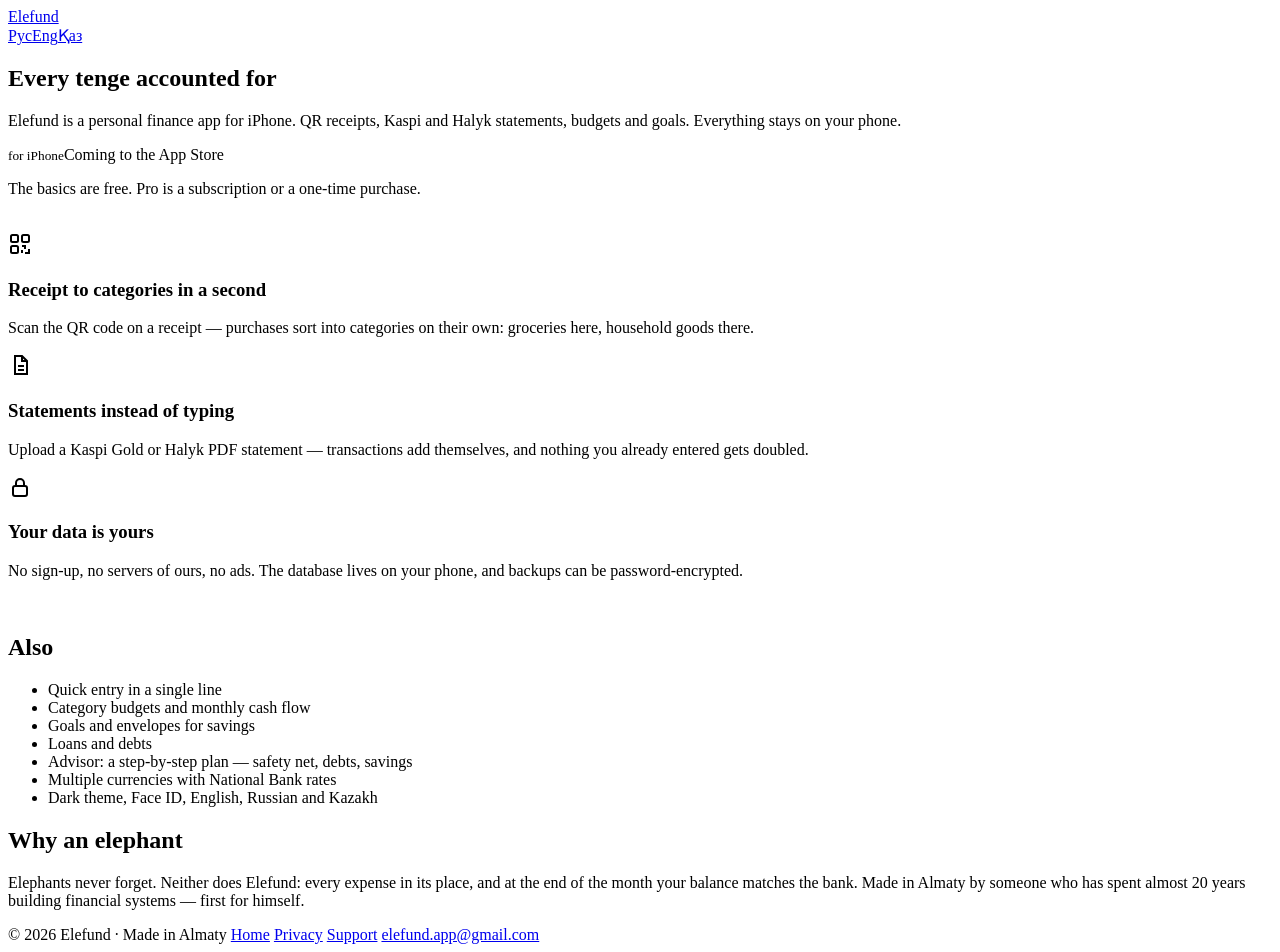
==== en/index.html @ 55c07a0a "Сайт Elefund: главная, конфиденциальность, поддержка (ru/en/kk) Co-Authored-By: Claude Opus 5.5 <nor" ====
<!DOCTYPE html>
<html lang="en">
<head>
<meta charset="utf-8">
<meta name="viewport" content="width=device-width, initial-scale=1">
<title>Elefund — money tracking that adds up</title>
<meta name="description" content="Personal finance for iPhone: QR receipts, Kaspi and Halyk statements, budgets and goals. Your data stays on your phone.">
<meta property="og:title" content="Elefund — money tracking that adds up">
<meta property="og:description" content="Personal finance for iPhone: QR receipts, Kaspi and Halyk statements, budgets and goals. Your data stays on your phone.">
<meta property="og:image" content="https://warlockjohn.github.io/elefund/assets/icon.png">
<meta name="theme-color" content="#F3EDE4" media="(prefers-color-scheme: light)">
<meta name="theme-color" content="#1C1915" media="(prefers-color-scheme: dark)">
<link rel="alternate" hreflang="ru" href="https://warlockjohn.github.io/elefund/"><link rel="alternate" hreflang="en" href="https://warlockjohn.github.io/elefund/en/"><link rel="alternate" hreflang="kk" href="https://warlockjohn.github.io/elefund/kk/">
<link rel="icon" href="/elefund/assets/favicon.png">
<link rel="apple-touch-icon" href="/elefund/assets/apple-touch-icon.png">
<link rel="stylesheet" href="/elefund/style.css">
</head>
<body>
<div class="wrap">
<header class="top">
  <a class="brand" href="/elefund/en/"><img src="/elefund/assets/icon.png" alt="">Elefund</a>
  <nav class="langs"><a href="/elefund/" class="" hreflang="ru">Рус</a><a href="/elefund/en/" class="on" hreflang="en">Eng</a><a href="/elefund/kk/" class="" hreflang="kk">Қаз</a></nav>
</header>
<section class="hero">
  <div>
    <h1>Every tenge accounted for</h1>
    <p class="lead">Elefund is a personal finance app for iPhone. QR receipts, Kaspi and Halyk statements, budgets and goals. Everything stays on your phone.</p>
    <span class="badge"><span><small>for iPhone</small>Coming to the App Store</span></span>
    <p class="note">The basics are free. Pro is a subscription or a one-time purchase.</p>
  </div>
  <img src="/elefund/assets/elephant-hero.png" alt="" width="380">
</section>
<section class="features"><div class="card"><div class="ico" style="color:var(--accent)"><svg width="24" height="24" viewBox="0 0 24 24" fill="none" stroke="currentColor" stroke-width="2"><rect x="3" y="3" width="7" height="7" rx="1.5"/><rect x="14" y="3" width="7" height="7" rx="1.5"/><rect x="3" y="14" width="7" height="7" rx="1.5"/><path d="M14 14h3v3M21 14v.01M17 21h4v-4M14 21v-3"/></svg></div><h3>Receipt to categories in a second</h3><p>Scan the QR code on a receipt — purchases sort into categories on their own: groceries here, household goods there.</p></div><div class="card"><div class="ico" style="color:var(--accent)"><svg width="24" height="24" viewBox="0 0 24 24" fill="none" stroke="currentColor" stroke-width="2"><path d="M7 3h7l5 5v13H7z"/><path d="M14 3v5h5M10 13h6M10 17h6"/></svg></div><h3>Statements instead of typing</h3><p>Upload a Kaspi Gold or Halyk PDF statement — transactions add themselves, and nothing you already entered gets doubled.</p></div><div class="card"><div class="ico" style="color:var(--accent)"><svg width="24" height="24" viewBox="0 0 24 24" fill="none" stroke="currentColor" stroke-width="2"><rect x="5" y="11" width="14" height="10" rx="2"/><path d="M8 11V8a4 4 0 0 1 8 0v3"/></svg></div><h3>Your data is yours</h3><p>No sign-up, no servers of ours, no ads. The database lives on your phone, and backups can be password-encrypted.</p></div></section>
<section class="also">
  <img src="/elefund/assets/think.png" alt="" width="220">
  <div><h2>Also</h2><ul><li>Quick entry in a single line</li><li>Category budgets and monthly cash flow</li><li>Goals and envelopes for savings</li><li>Loans and debts</li><li>Advisor: a step-by-step plan — safety net, debts, savings</li><li>Multiple currencies with National Bank rates</li><li>Dark theme, Face ID, English, Russian and Kazakh</li></ul></div>
</section>
<section class="why"><h2>Why an elephant</h2><p>Elephants never forget. Neither does Elefund: every expense in its place, and at the end of the month your balance matches the bank. Made in Almaty by someone who has spent almost 20 years building financial systems — first for himself.</p></section>
<footer>
  <span>© 2026 Elefund · Made in Almaty</span>
  <a href="/elefund/en/">Home</a>
  <a href="/elefund/en/privacy.html">Privacy</a>
  <a href="/elefund/en/support.html">Support</a>
  <a href="mailto:elefund.app@gmail.com">elefund.app@gmail.com</a>
</footer>
</div>
</body>
</html>
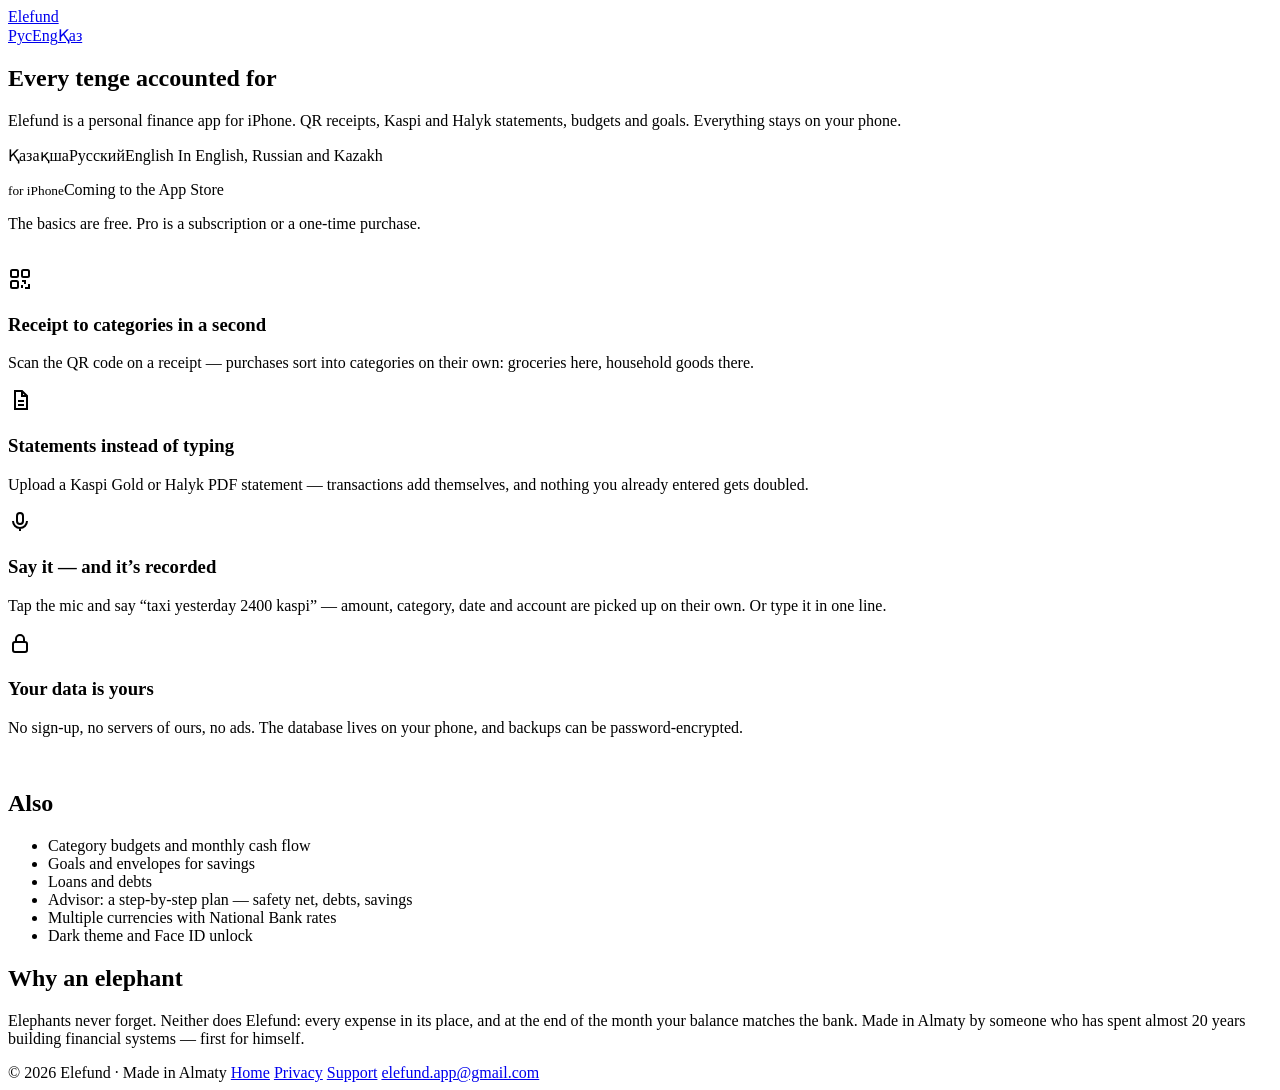
==== commit e792d48f: "Сайт: голосовой ввод и три языка на главной Co-Authored-By: Claude Opus 5.5 <noreply@anthropic.com> " ====
--- a/en/index.html
+++ b/en/index.html
@@ -25,15 +25,16 @@
   <div>
     <h1>Every tenge accounted for</h1>
     <p class="lead">Elefund is a personal finance app for iPhone. QR receipts, Kaspi and Halyk statements, budgets and goals. Everything stays on your phone.</p>
+    <p class="langline"><span>Қазақша</span><span>Русский</span><span>English</span> In English, Russian and Kazakh</p>
     <span class="badge"><span><small>for iPhone</small>Coming to the App Store</span></span>
     <p class="note">The basics are free. Pro is a subscription or a one-time purchase.</p>
   </div>
   <img src="/elefund/assets/elephant-hero.png" alt="" width="380">
 </section>
-<section class="features"><div class="card"><div class="ico" style="color:var(--accent)"><svg width="24" height="24" viewBox="0 0 24 24" fill="none" stroke="currentColor" stroke-width="2"><rect x="3" y="3" width="7" height="7" rx="1.5"/><rect x="14" y="3" width="7" height="7" rx="1.5"/><rect x="3" y="14" width="7" height="7" rx="1.5"/><path d="M14 14h3v3M21 14v.01M17 21h4v-4M14 21v-3"/></svg></div><h3>Receipt to categories in a second</h3><p>Scan the QR code on a receipt — purchases sort into categories on their own: groceries here, household goods there.</p></div><div class="card"><div class="ico" style="color:var(--accent)"><svg width="24" height="24" viewBox="0 0 24 24" fill="none" stroke="currentColor" stroke-width="2"><path d="M7 3h7l5 5v13H7z"/><path d="M14 3v5h5M10 13h6M10 17h6"/></svg></div><h3>Statements instead of typing</h3><p>Upload a Kaspi Gold or Halyk PDF statement — transactions add themselves, and nothing you already entered gets doubled.</p></div><div class="card"><div class="ico" style="color:var(--accent)"><svg width="24" height="24" viewBox="0 0 24 24" fill="none" stroke="currentColor" stroke-width="2"><rect x="5" y="11" width="14" height="10" rx="2"/><path d="M8 11V8a4 4 0 0 1 8 0v3"/></svg></div><h3>Your data is yours</h3><p>No sign-up, no servers of ours, no ads. The database lives on your phone, and backups can be password-encrypted.</p></div></section>
+<section class="features"><div class="card"><div class="ico" style="color:var(--accent)"><svg width="24" height="24" viewBox="0 0 24 24" fill="none" stroke="currentColor" stroke-width="2"><rect x="3" y="3" width="7" height="7" rx="1.5"/><rect x="14" y="3" width="7" height="7" rx="1.5"/><rect x="3" y="14" width="7" height="7" rx="1.5"/><path d="M14 14h3v3M21 14v.01M17 21h4v-4M14 21v-3"/></svg></div><h3>Receipt to categories in a second</h3><p>Scan the QR code on a receipt — purchases sort into categories on their own: groceries here, household goods there.</p></div><div class="card"><div class="ico" style="color:var(--accent)"><svg width="24" height="24" viewBox="0 0 24 24" fill="none" stroke="currentColor" stroke-width="2"><path d="M7 3h7l5 5v13H7z"/><path d="M14 3v5h5M10 13h6M10 17h6"/></svg></div><h3>Statements instead of typing</h3><p>Upload a Kaspi Gold or Halyk PDF statement — transactions add themselves, and nothing you already entered gets doubled.</p></div><div class="card"><div class="ico" style="color:var(--accent)"><svg width="24" height="24" viewBox="0 0 24 24" fill="none" stroke="currentColor" stroke-width="2"><rect x="9" y="3" width="6" height="11" rx="3"/><path d="M5 11a7 7 0 0 0 14 0M12 18v3"/></svg></div><h3>Say it — and it’s recorded</h3><p>Tap the mic and say “taxi yesterday 2400 kaspi” — amount, category, date and account are picked up on their own. Or type it in one line.</p></div><div class="card"><div class="ico" style="color:var(--accent)"><svg width="24" height="24" viewBox="0 0 24 24" fill="none" stroke="currentColor" stroke-width="2"><rect x="5" y="11" width="14" height="10" rx="2"/><path d="M8 11V8a4 4 0 0 1 8 0v3"/></svg></div><h3>Your data is yours</h3><p>No sign-up, no servers of ours, no ads. The database lives on your phone, and backups can be password-encrypted.</p></div></section>
 <section class="also">
   <img src="/elefund/assets/think.png" alt="" width="220">
-  <div><h2>Also</h2><ul><li>Quick entry in a single line</li><li>Category budgets and monthly cash flow</li><li>Goals and envelopes for savings</li><li>Loans and debts</li><li>Advisor: a step-by-step plan — safety net, debts, savings</li><li>Multiple currencies with National Bank rates</li><li>Dark theme, Face ID, English, Russian and Kazakh</li></ul></div>
+  <div><h2>Also</h2><ul><li>Category budgets and monthly cash flow</li><li>Goals and envelopes for savings</li><li>Loans and debts</li><li>Advisor: a step-by-step plan — safety net, debts, savings</li><li>Multiple currencies with National Bank rates</li><li>Dark theme and Face ID unlock</li></ul></div>
 </section>
 <section class="why"><h2>Why an elephant</h2><p>Elephants never forget. Neither does Elefund: every expense in its place, and at the end of the month your balance matches the bank. Made in Almaty by someone who has spent almost 20 years building financial systems — first for himself.</p></section>
 <footer>
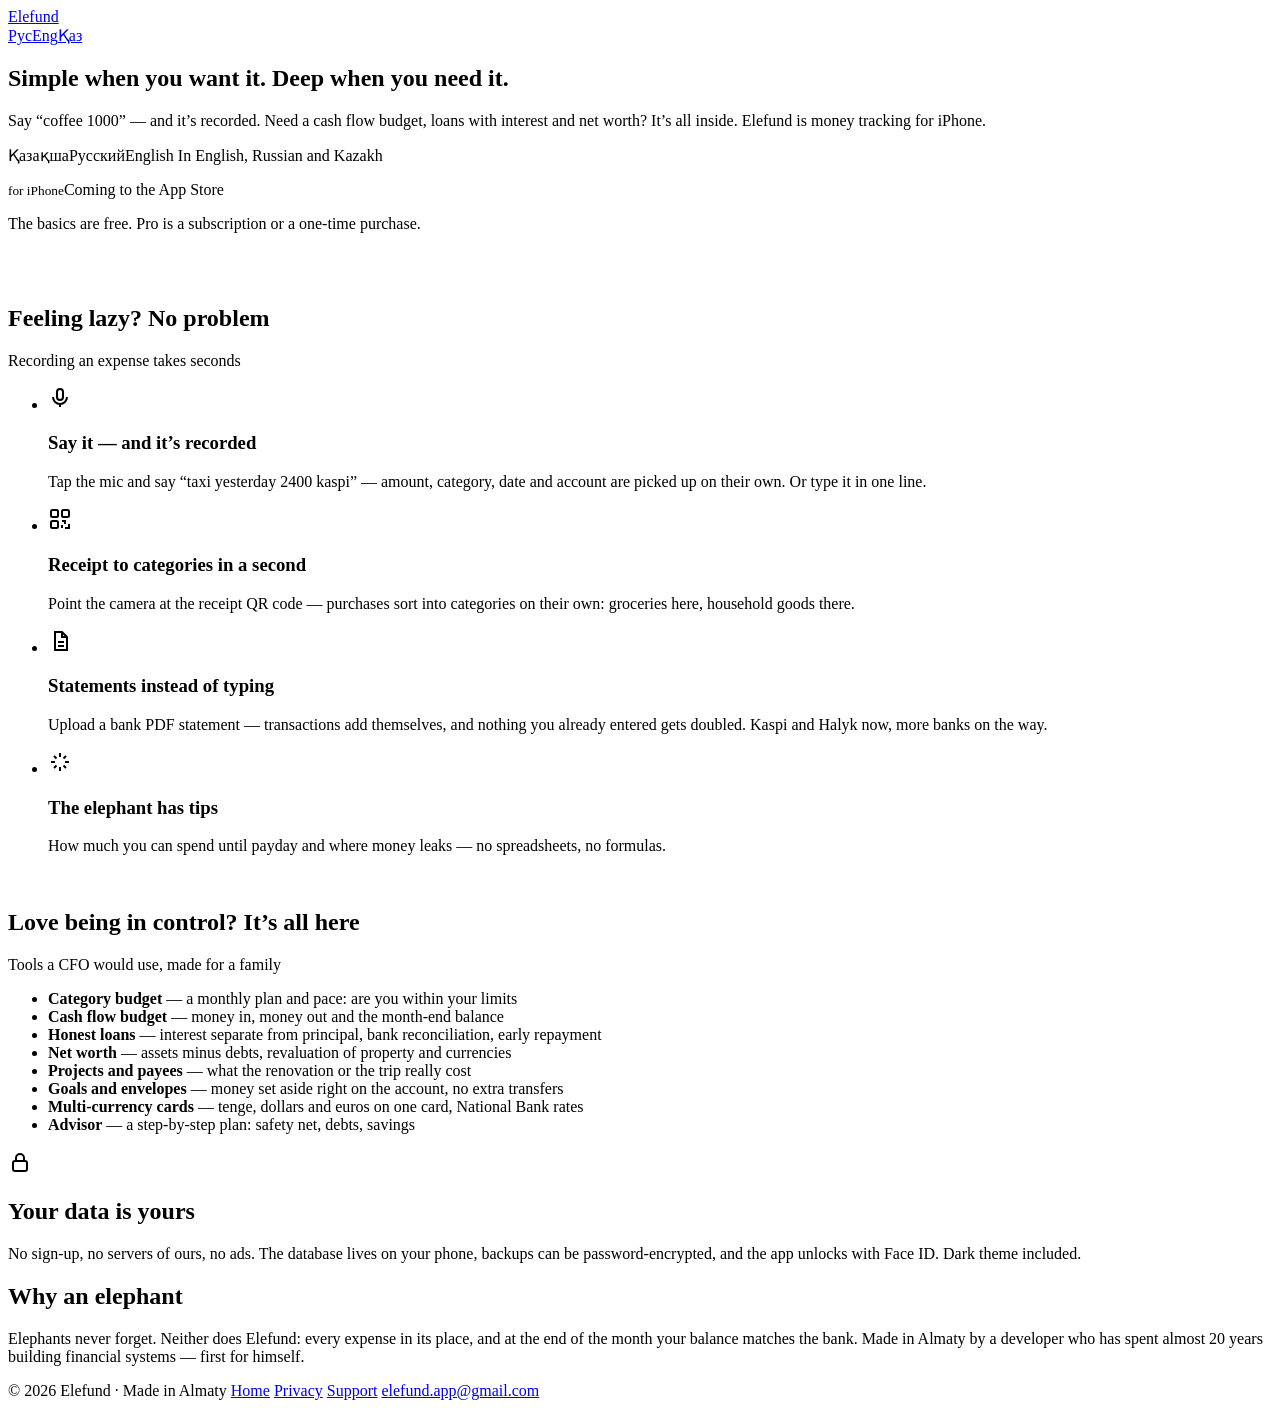
==== commit d3900803: "Главная: «просто или глубоко» — две колонки, банки не только Kaspi и Halyk, «разработчик» Co-Authore" ====
--- a/en/index.html
+++ b/en/index.html
@@ -4,9 +4,9 @@
 <meta charset="utf-8">
 <meta name="viewport" content="width=device-width, initial-scale=1">
 <title>Elefund — money tracking that adds up</title>
-<meta name="description" content="Personal finance for iPhone: QR receipts, Kaspi and Halyk statements, budgets and goals. Your data stays on your phone.">
+<meta name="description" content="Personal finance for iPhone: voice entry, QR receipts, bank statements, budgets and goals. Your data stays on your phone.">
 <meta property="og:title" content="Elefund — money tracking that adds up">
-<meta property="og:description" content="Personal finance for iPhone: QR receipts, Kaspi and Halyk statements, budgets and goals. Your data stays on your phone.">
+<meta property="og:description" content="Personal finance for iPhone: voice entry, QR receipts, bank statements, budgets and goals. Your data stays on your phone.">
 <meta property="og:image" content="https://warlockjohn.github.io/elefund/assets/icon.png">
 <meta name="theme-color" content="#F3EDE4" media="(prefers-color-scheme: light)">
 <meta name="theme-color" content="#1C1915" media="(prefers-color-scheme: dark)">
@@ -23,20 +23,28 @@
 </header>
 <section class="hero">
   <div>
-    <h1>Every tenge accounted for</h1>
-    <p class="lead">Elefund is a personal finance app for iPhone. QR receipts, Kaspi and Halyk statements, budgets and goals. Everything stays on your phone.</p>
+    <h1>Simple when you want it. Deep when you need it.</h1>
+    <p class="lead">Say “coffee 1000” — and it’s recorded. Need a cash flow budget, loans with interest and net worth? It’s all inside. Elefund is money tracking for iPhone.</p>
     <p class="langline"><span>Қазақша</span><span>Русский</span><span>English</span> In English, Russian and Kazakh</p>
     <span class="badge"><span><small>for iPhone</small>Coming to the App Store</span></span>
     <p class="note">The basics are free. Pro is a subscription or a one-time purchase.</p>
   </div>
   <img src="/elefund/assets/elephant-hero.png" alt="" width="380">
 </section>
-<section class="features"><div class="card"><div class="ico" style="color:var(--accent)"><svg width="24" height="24" viewBox="0 0 24 24" fill="none" stroke="currentColor" stroke-width="2"><rect x="3" y="3" width="7" height="7" rx="1.5"/><rect x="14" y="3" width="7" height="7" rx="1.5"/><rect x="3" y="14" width="7" height="7" rx="1.5"/><path d="M14 14h3v3M21 14v.01M17 21h4v-4M14 21v-3"/></svg></div><h3>Receipt to categories in a second</h3><p>Scan the QR code on a receipt — purchases sort into categories on their own: groceries here, household goods there.</p></div><div class="card"><div class="ico" style="color:var(--accent)"><svg width="24" height="24" viewBox="0 0 24 24" fill="none" stroke="currentColor" stroke-width="2"><path d="M7 3h7l5 5v13H7z"/><path d="M14 3v5h5M10 13h6M10 17h6"/></svg></div><h3>Statements instead of typing</h3><p>Upload a Kaspi Gold or Halyk PDF statement — transactions add themselves, and nothing you already entered gets doubled.</p></div><div class="card"><div class="ico" style="color:var(--accent)"><svg width="24" height="24" viewBox="0 0 24 24" fill="none" stroke="currentColor" stroke-width="2"><rect x="9" y="3" width="6" height="11" rx="3"/><path d="M5 11a7 7 0 0 0 14 0M12 18v3"/></svg></div><h3>Say it — and it’s recorded</h3><p>Tap the mic and say “taxi yesterday 2400 kaspi” — amount, category, date and account are picked up on their own. Or type it in one line.</p></div><div class="card"><div class="ico" style="color:var(--accent)"><svg width="24" height="24" viewBox="0 0 24 24" fill="none" stroke="currentColor" stroke-width="2"><rect x="5" y="11" width="14" height="10" rx="2"/><path d="M8 11V8a4 4 0 0 1 8 0v3"/></svg></div><h3>Your data is yours</h3><p>No sign-up, no servers of ours, no ads. The database lives on your phone, and backups can be password-encrypted.</p></div></section>
-<section class="also">
-  <img src="/elefund/assets/think.png" alt="" width="220">
-  <div><h2>Also</h2><ul><li>Category budgets and monthly cash flow</li><li>Goals and envelopes for savings</li><li>Loans and debts</li><li>Advisor: a step-by-step plan — safety net, debts, savings</li><li>Multiple currencies with National Bank rates</li><li>Dark theme and Face ID unlock</li></ul></div>
+<section class="modes">
+  <div class="card mode">
+    <img src="/elefund/assets/wave.png" alt="" width="96">
+    <h2>Feeling lazy? No problem</h2><p class="sub">Recording an expense takes seconds</p>
+    <ul class="easy"><li><div class="ico"><svg width="24" height="24" viewBox="0 0 24 24" fill="none" stroke="currentColor" stroke-width="2"><rect x="9" y="3" width="6" height="11" rx="3"/><path d="M5 11a7 7 0 0 0 14 0M12 18v3"/></svg></div><div><h3>Say it — and it’s recorded</h3><p>Tap the mic and say “taxi yesterday 2400 kaspi” — amount, category, date and account are picked up on their own. Or type it in one line.</p></div></li><li><div class="ico"><svg width="24" height="24" viewBox="0 0 24 24" fill="none" stroke="currentColor" stroke-width="2"><rect x="3" y="3" width="7" height="7" rx="1.5"/><rect x="14" y="3" width="7" height="7" rx="1.5"/><rect x="3" y="14" width="7" height="7" rx="1.5"/><path d="M14 14h3v3M21 14v.01M17 21h4v-4M14 21v-3"/></svg></div><div><h3>Receipt to categories in a second</h3><p>Point the camera at the receipt QR code — purchases sort into categories on their own: groceries here, household goods there.</p></div></li><li><div class="ico"><svg width="24" height="24" viewBox="0 0 24 24" fill="none" stroke="currentColor" stroke-width="2"><path d="M7 3h7l5 5v13H7z"/><path d="M14 3v5h5M10 13h6M10 17h6"/></svg></div><div><h3>Statements instead of typing</h3><p>Upload a bank PDF statement — transactions add themselves, and nothing you already entered gets doubled. Kaspi and Halyk now, more banks on the way.</p></div></li><li><div class="ico"><svg width="24" height="24" viewBox="0 0 24 24" fill="none" stroke="currentColor" stroke-width="2"><path d="M12 3v4M12 17v4M3 12h4M17 12h4M6 6l2.5 2.5M15.5 15.5 18 18M18 6l-2.5 2.5M8.5 15.5 6 18"/></svg></div><div><h3>The elephant has tips</h3><p>How much you can spend until payday and where money leaks — no spreadsheets, no formulas.</p></div></li></ul>
+  </div>
+  <div class="card mode">
+    <img src="/elefund/assets/think.png" alt="" width="96">
+    <h2>Love being in control? It’s all here</h2><p class="sub">Tools a CFO would use, made for a family</p>
+    <ul class="pro"><li><b>Category budget</b> — a monthly plan and pace: are you within your limits</li><li><b>Cash flow budget</b> — money in, money out and the month-end balance</li><li><b>Honest loans</b> — interest separate from principal, bank reconciliation, early repayment</li><li><b>Net worth</b> — assets minus debts, revaluation of property and currencies</li><li><b>Projects and payees</b> — what the renovation or the trip really cost</li><li><b>Goals and envelopes</b> — money set aside right on the account, no extra transfers</li><li><b>Multi-currency cards</b> — tenge, dollars and euros on one card, National Bank rates</li><li><b>Advisor</b> — a step-by-step plan: safety net, debts, savings</li></ul>
+  </div>
 </section>
-<section class="why"><h2>Why an elephant</h2><p>Elephants never forget. Neither does Elefund: every expense in its place, and at the end of the month your balance matches the bank. Made in Almaty by someone who has spent almost 20 years building financial systems — first for himself.</p></section>
+<section class="why priv"><div class="ico"><svg width="24" height="24" viewBox="0 0 24 24" fill="none" stroke="currentColor" stroke-width="2"><rect x="5" y="11" width="14" height="10" rx="2"/><path d="M8 11V8a4 4 0 0 1 8 0v3"/></svg></div><div><h2>Your data is yours</h2><p>No sign-up, no servers of ours, no ads. The database lives on your phone, backups can be password-encrypted, and the app unlocks with Face ID. Dark theme included.</p></div></section>
+<section class="why"><h2>Why an elephant</h2><p>Elephants never forget. Neither does Elefund: every expense in its place, and at the end of the month your balance matches the bank. Made in Almaty by a developer who has spent almost 20 years building financial systems — first for himself.</p></section>
 <footer>
   <span>© 2026 Elefund · Made in Almaty</span>
   <a href="/elefund/en/">Home</a>
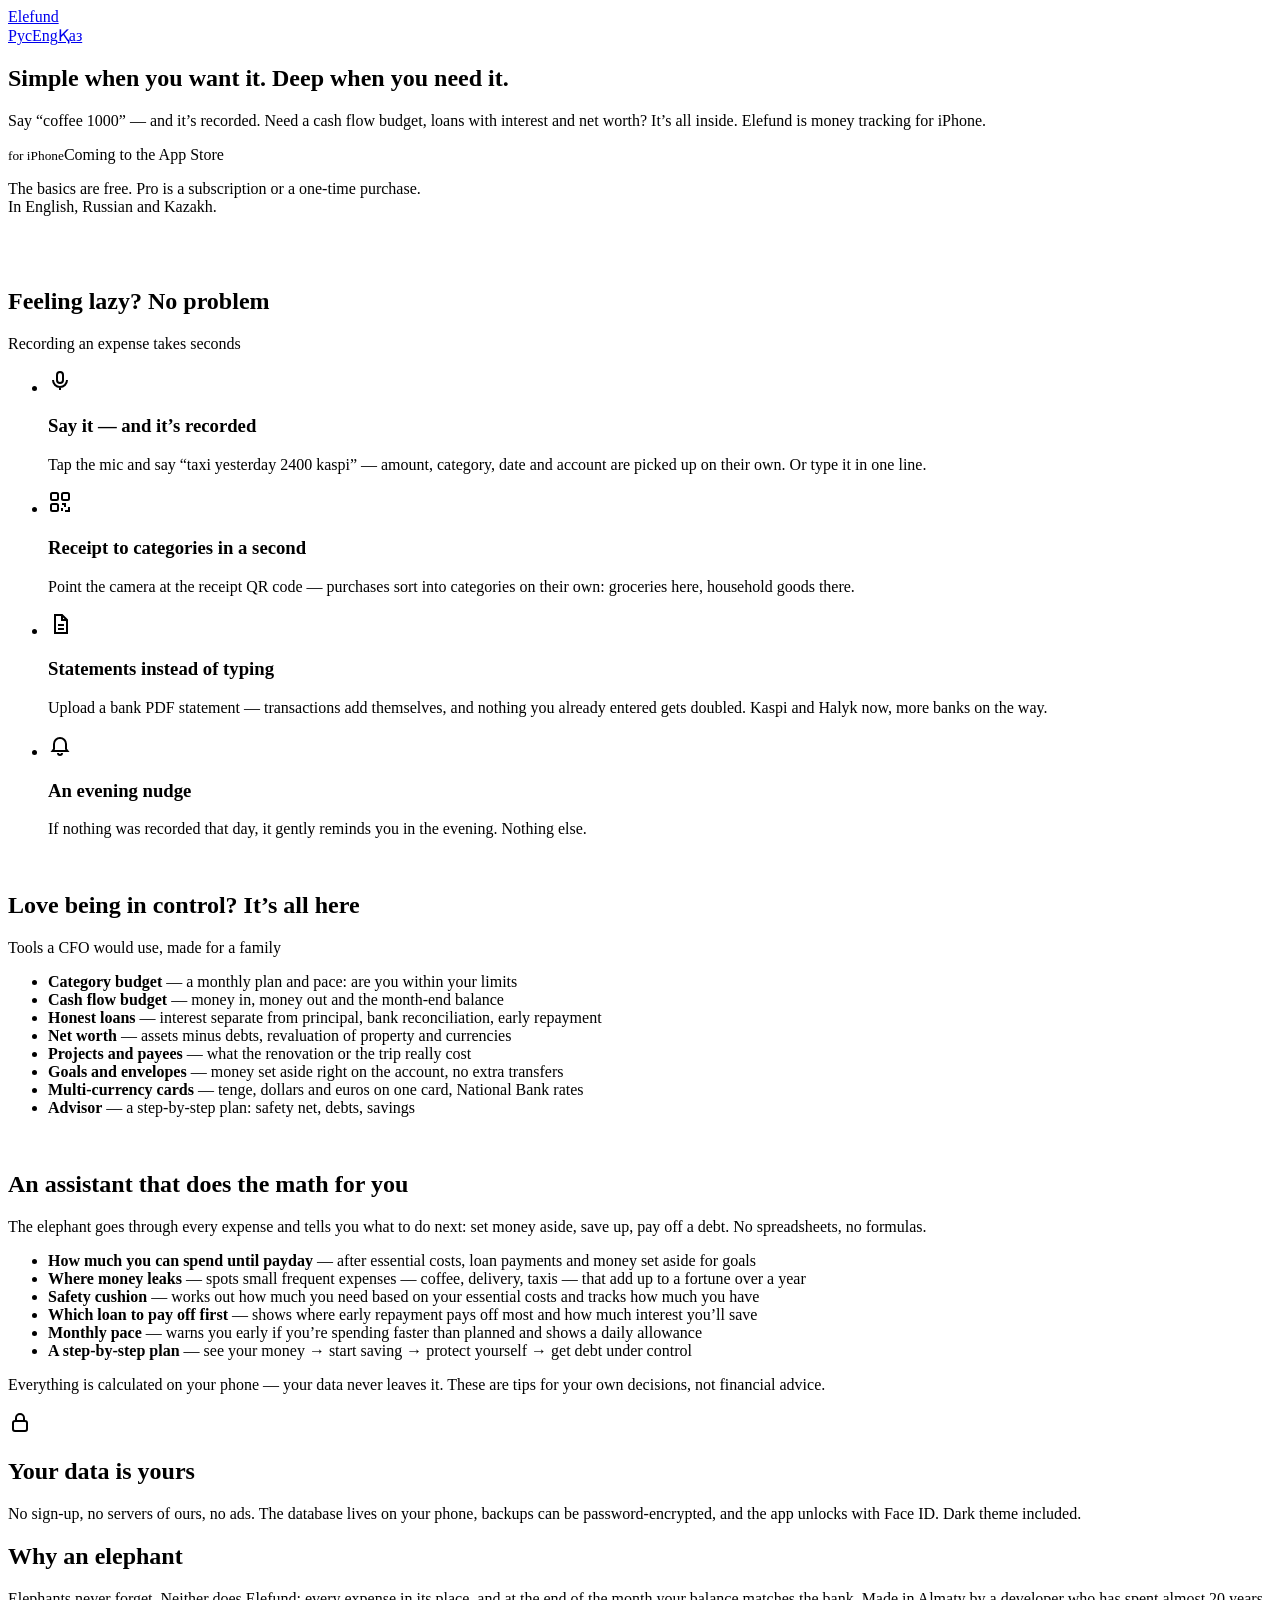
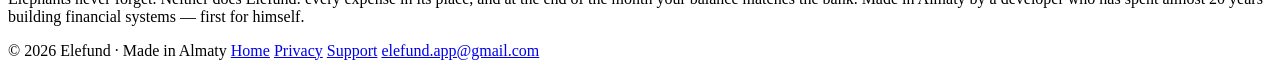
==== commit 4a0444b4: "Главная: блок помощника, языки строкой без плашек, вечернее напоминание Co-Authored-By: Claude Opus " ====
--- a/en/index.html
+++ b/en/index.html
@@ -25,9 +25,8 @@
   <div>
     <h1>Simple when you want it. Deep when you need it.</h1>
     <p class="lead">Say “coffee 1000” — and it’s recorded. Need a cash flow budget, loans with interest and net worth? It’s all inside. Elefund is money tracking for iPhone.</p>
-    <p class="langline"><span>Қазақша</span><span>Русский</span><span>English</span> In English, Russian and Kazakh</p>
     <span class="badge"><span><small>for iPhone</small>Coming to the App Store</span></span>
-    <p class="note">The basics are free. Pro is a subscription or a one-time purchase.</p>
+    <p class="note">The basics are free. Pro is a subscription or a one-time purchase.<br>In English, Russian and Kazakh.</p>
   </div>
   <img src="/elefund/assets/elephant-hero.png" alt="" width="380">
 </section>
@@ -35,12 +34,20 @@
   <div class="card mode">
     <img src="/elefund/assets/wave.png" alt="" width="96">
     <h2>Feeling lazy? No problem</h2><p class="sub">Recording an expense takes seconds</p>
-    <ul class="easy"><li><div class="ico"><svg width="24" height="24" viewBox="0 0 24 24" fill="none" stroke="currentColor" stroke-width="2"><rect x="9" y="3" width="6" height="11" rx="3"/><path d="M5 11a7 7 0 0 0 14 0M12 18v3"/></svg></div><div><h3>Say it — and it’s recorded</h3><p>Tap the mic and say “taxi yesterday 2400 kaspi” — amount, category, date and account are picked up on their own. Or type it in one line.</p></div></li><li><div class="ico"><svg width="24" height="24" viewBox="0 0 24 24" fill="none" stroke="currentColor" stroke-width="2"><rect x="3" y="3" width="7" height="7" rx="1.5"/><rect x="14" y="3" width="7" height="7" rx="1.5"/><rect x="3" y="14" width="7" height="7" rx="1.5"/><path d="M14 14h3v3M21 14v.01M17 21h4v-4M14 21v-3"/></svg></div><div><h3>Receipt to categories in a second</h3><p>Point the camera at the receipt QR code — purchases sort into categories on their own: groceries here, household goods there.</p></div></li><li><div class="ico"><svg width="24" height="24" viewBox="0 0 24 24" fill="none" stroke="currentColor" stroke-width="2"><path d="M7 3h7l5 5v13H7z"/><path d="M14 3v5h5M10 13h6M10 17h6"/></svg></div><div><h3>Statements instead of typing</h3><p>Upload a bank PDF statement — transactions add themselves, and nothing you already entered gets doubled. Kaspi and Halyk now, more banks on the way.</p></div></li><li><div class="ico"><svg width="24" height="24" viewBox="0 0 24 24" fill="none" stroke="currentColor" stroke-width="2"><path d="M12 3v4M12 17v4M3 12h4M17 12h4M6 6l2.5 2.5M15.5 15.5 18 18M18 6l-2.5 2.5M8.5 15.5 6 18"/></svg></div><div><h3>The elephant has tips</h3><p>How much you can spend until payday and where money leaks — no spreadsheets, no formulas.</p></div></li></ul>
+    <ul class="easy"><li><div class="ico"><svg width="24" height="24" viewBox="0 0 24 24" fill="none" stroke="currentColor" stroke-width="2"><rect x="9" y="3" width="6" height="11" rx="3"/><path d="M5 11a7 7 0 0 0 14 0M12 18v3"/></svg></div><div><h3>Say it — and it’s recorded</h3><p>Tap the mic and say “taxi yesterday 2400 kaspi” — amount, category, date and account are picked up on their own. Or type it in one line.</p></div></li><li><div class="ico"><svg width="24" height="24" viewBox="0 0 24 24" fill="none" stroke="currentColor" stroke-width="2"><rect x="3" y="3" width="7" height="7" rx="1.5"/><rect x="14" y="3" width="7" height="7" rx="1.5"/><rect x="3" y="14" width="7" height="7" rx="1.5"/><path d="M14 14h3v3M21 14v.01M17 21h4v-4M14 21v-3"/></svg></div><div><h3>Receipt to categories in a second</h3><p>Point the camera at the receipt QR code — purchases sort into categories on their own: groceries here, household goods there.</p></div></li><li><div class="ico"><svg width="24" height="24" viewBox="0 0 24 24" fill="none" stroke="currentColor" stroke-width="2"><path d="M7 3h7l5 5v13H7z"/><path d="M14 3v5h5M10 13h6M10 17h6"/></svg></div><div><h3>Statements instead of typing</h3><p>Upload a bank PDF statement — transactions add themselves, and nothing you already entered gets doubled. Kaspi and Halyk now, more banks on the way.</p></div></li><li><div class="ico"><svg width="24" height="24" viewBox="0 0 24 24" fill="none" stroke="currentColor" stroke-width="2"><path d="M6 16V11a6 6 0 0 1 12 0v5l1.5 2h-15z"/><path d="M10 20a2 2 0 0 0 4 0"/></svg></div><div><h3>An evening nudge</h3><p>If nothing was recorded that day, it gently reminds you in the evening. Nothing else.</p></div></li></ul>
   </div>
   <div class="card mode">
     <img src="/elefund/assets/think.png" alt="" width="96">
     <h2>Love being in control? It’s all here</h2><p class="sub">Tools a CFO would use, made for a family</p>
     <ul class="pro"><li><b>Category budget</b> — a monthly plan and pace: are you within your limits</li><li><b>Cash flow budget</b> — money in, money out and the month-end balance</li><li><b>Honest loans</b> — interest separate from principal, bank reconciliation, early repayment</li><li><b>Net worth</b> — assets minus debts, revaluation of property and currencies</li><li><b>Projects and payees</b> — what the renovation or the trip really cost</li><li><b>Goals and envelopes</b> — money set aside right on the account, no extra transfers</li><li><b>Multi-currency cards</b> — tenge, dollars and euros on one card, National Bank rates</li><li><b>Advisor</b> — a step-by-step plan: safety net, debts, savings</li></ul>
+  </div>
+</section>
+<section class="card advisor">
+  <img src="/elefund/assets/party.png" alt="" width="150">
+  <div>
+    <h2>An assistant that does the math for you</h2><p class="sub">The elephant goes through every expense and tells you what to do next: set money aside, save up, pay off a debt. No spreadsheets, no formulas.</p>
+    <ul class="pro"><li><b>How much you can spend until payday</b> — after essential costs, loan payments and money set aside for goals</li><li><b>Where money leaks</b> — spots small frequent expenses — coffee, delivery, taxis — that add up to a fortune over a year</li><li><b>Safety cushion</b> — works out how much you need based on your essential costs and tracks how much you have</li><li><b>Which loan to pay off first</b> — shows where early repayment pays off most and how much interest you’ll save</li><li><b>Monthly pace</b> — warns you early if you’re spending faster than planned and shows a daily allowance</li><li><b>A step-by-step plan</b> — see your money → start saving → protect yourself → get debt under control</li></ul>
+    <p class="fine">Everything is calculated on your phone — your data never leaves it. These are tips for your own decisions, not financial advice.</p>
   </div>
 </section>
 <section class="why priv"><div class="ico"><svg width="24" height="24" viewBox="0 0 24 24" fill="none" stroke="currentColor" stroke-width="2"><rect x="5" y="11" width="14" height="10" rx="2"/><path d="M8 11V8a4 4 0 0 1 8 0v3"/></svg></div><div><h2>Your data is yours</h2><p>No sign-up, no servers of ours, no ads. The database lives on your phone, backups can be password-encrypted, and the app unlocks with Face ID. Dark theme included.</p></div></section>
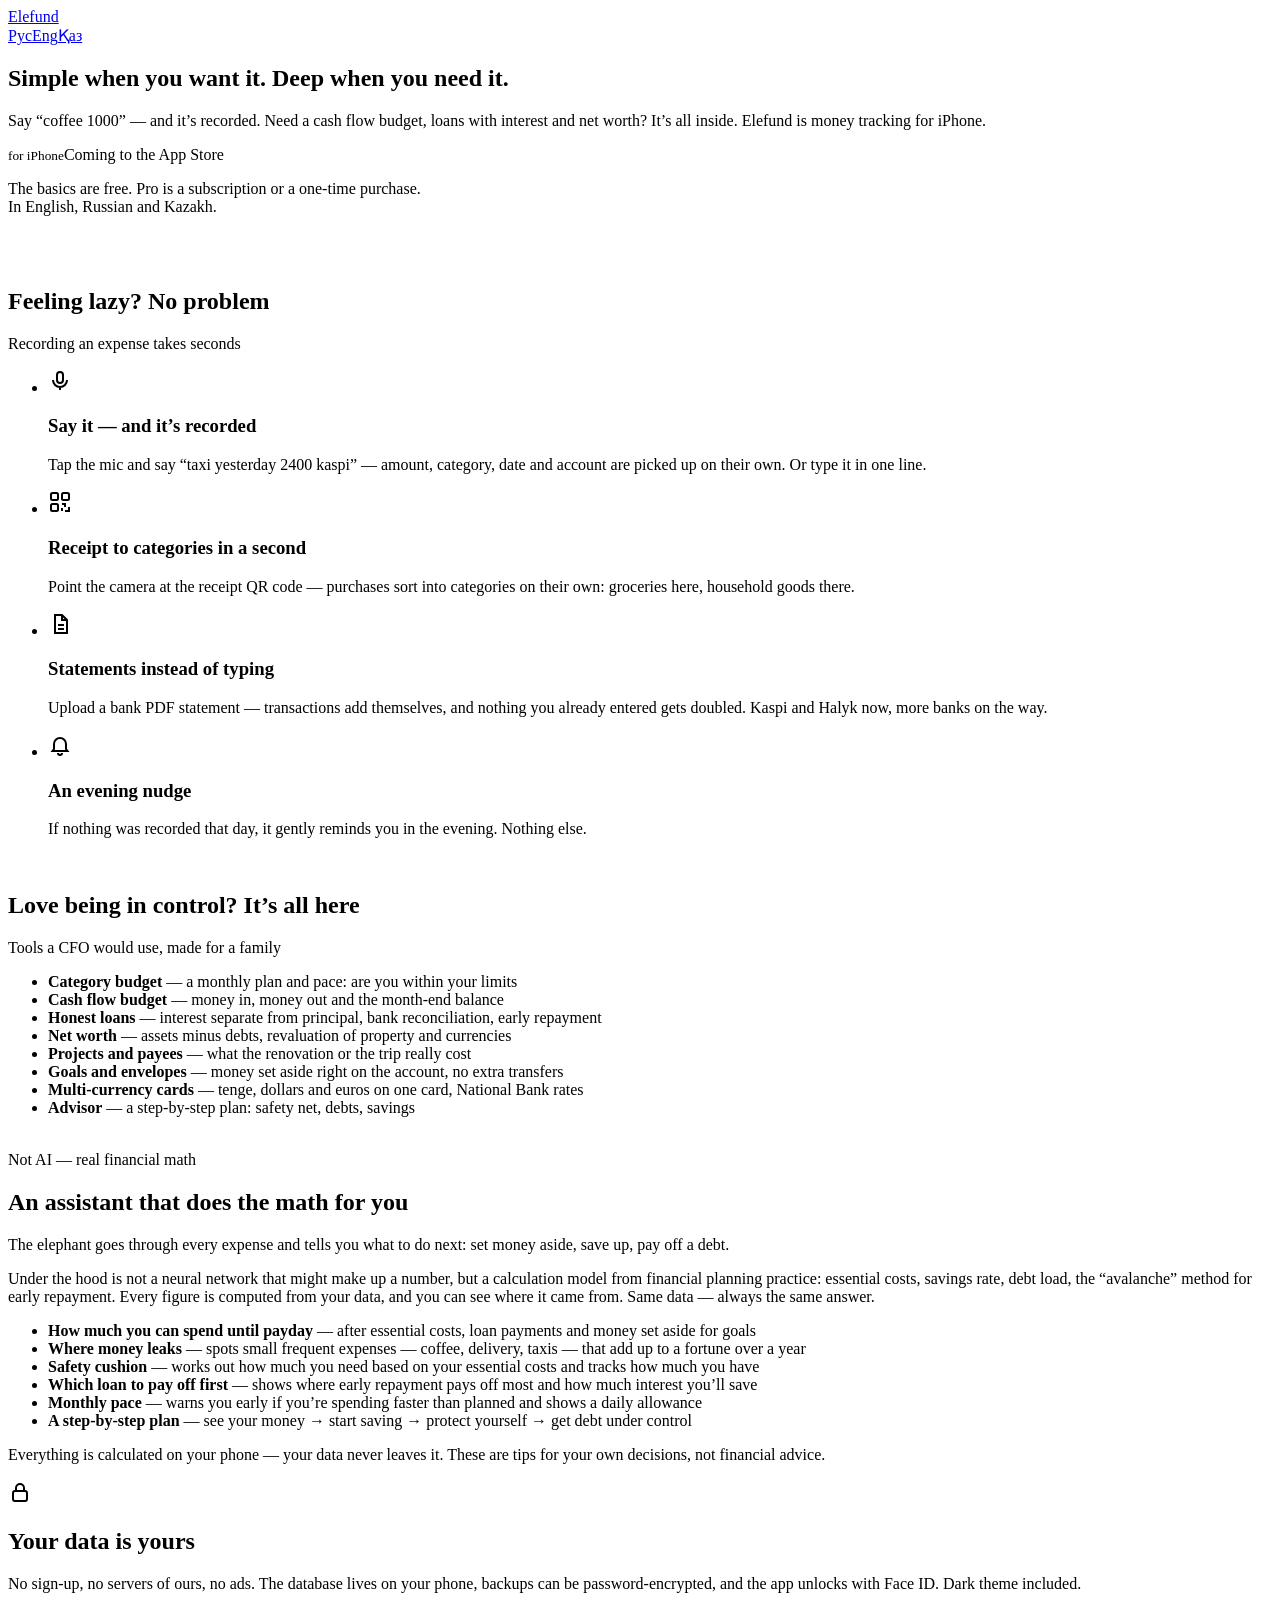
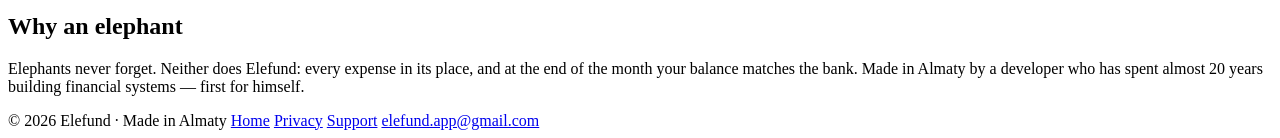
==== commit d6589eef: "Помощник: «не ИИ — финансовая математика» Co-Authored-By: Claude Opus 5.5 <noreply@anthropic.com> Cl" ====
--- a/en/index.html
+++ b/en/index.html
@@ -45,7 +45,9 @@
 <section class="card advisor">
   <img src="/elefund/assets/party.png" alt="" width="150">
   <div>
-    <h2>An assistant that does the math for you</h2><p class="sub">The elephant goes through every expense and tells you what to do next: set money aside, save up, pay off a debt. No spreadsheets, no formulas.</p>
+    <span class="tag">Not AI — real financial math</span>
+    <h2>An assistant that does the math for you</h2><p class="sub">The elephant goes through every expense and tells you what to do next: set money aside, save up, pay off a debt.</p>
+    <p class="math">Under the hood is not a neural network that might make up a number, but a calculation model from financial planning practice: essential costs, savings rate, debt load, the “avalanche” method for early repayment. Every figure is computed from your data, and you can see where it came from. Same data — always the same answer.</p>
     <ul class="pro"><li><b>How much you can spend until payday</b> — after essential costs, loan payments and money set aside for goals</li><li><b>Where money leaks</b> — spots small frequent expenses — coffee, delivery, taxis — that add up to a fortune over a year</li><li><b>Safety cushion</b> — works out how much you need based on your essential costs and tracks how much you have</li><li><b>Which loan to pay off first</b> — shows where early repayment pays off most and how much interest you’ll save</li><li><b>Monthly pace</b> — warns you early if you’re spending faster than planned and shows a daily allowance</li><li><b>A step-by-step plan</b> — see your money → start saving → protect yourself → get debt under control</li></ul>
     <p class="fine">Everything is calculated on your phone — your data never leaves it. These are tips for your own decisions, not financial advice.</p>
   </div>
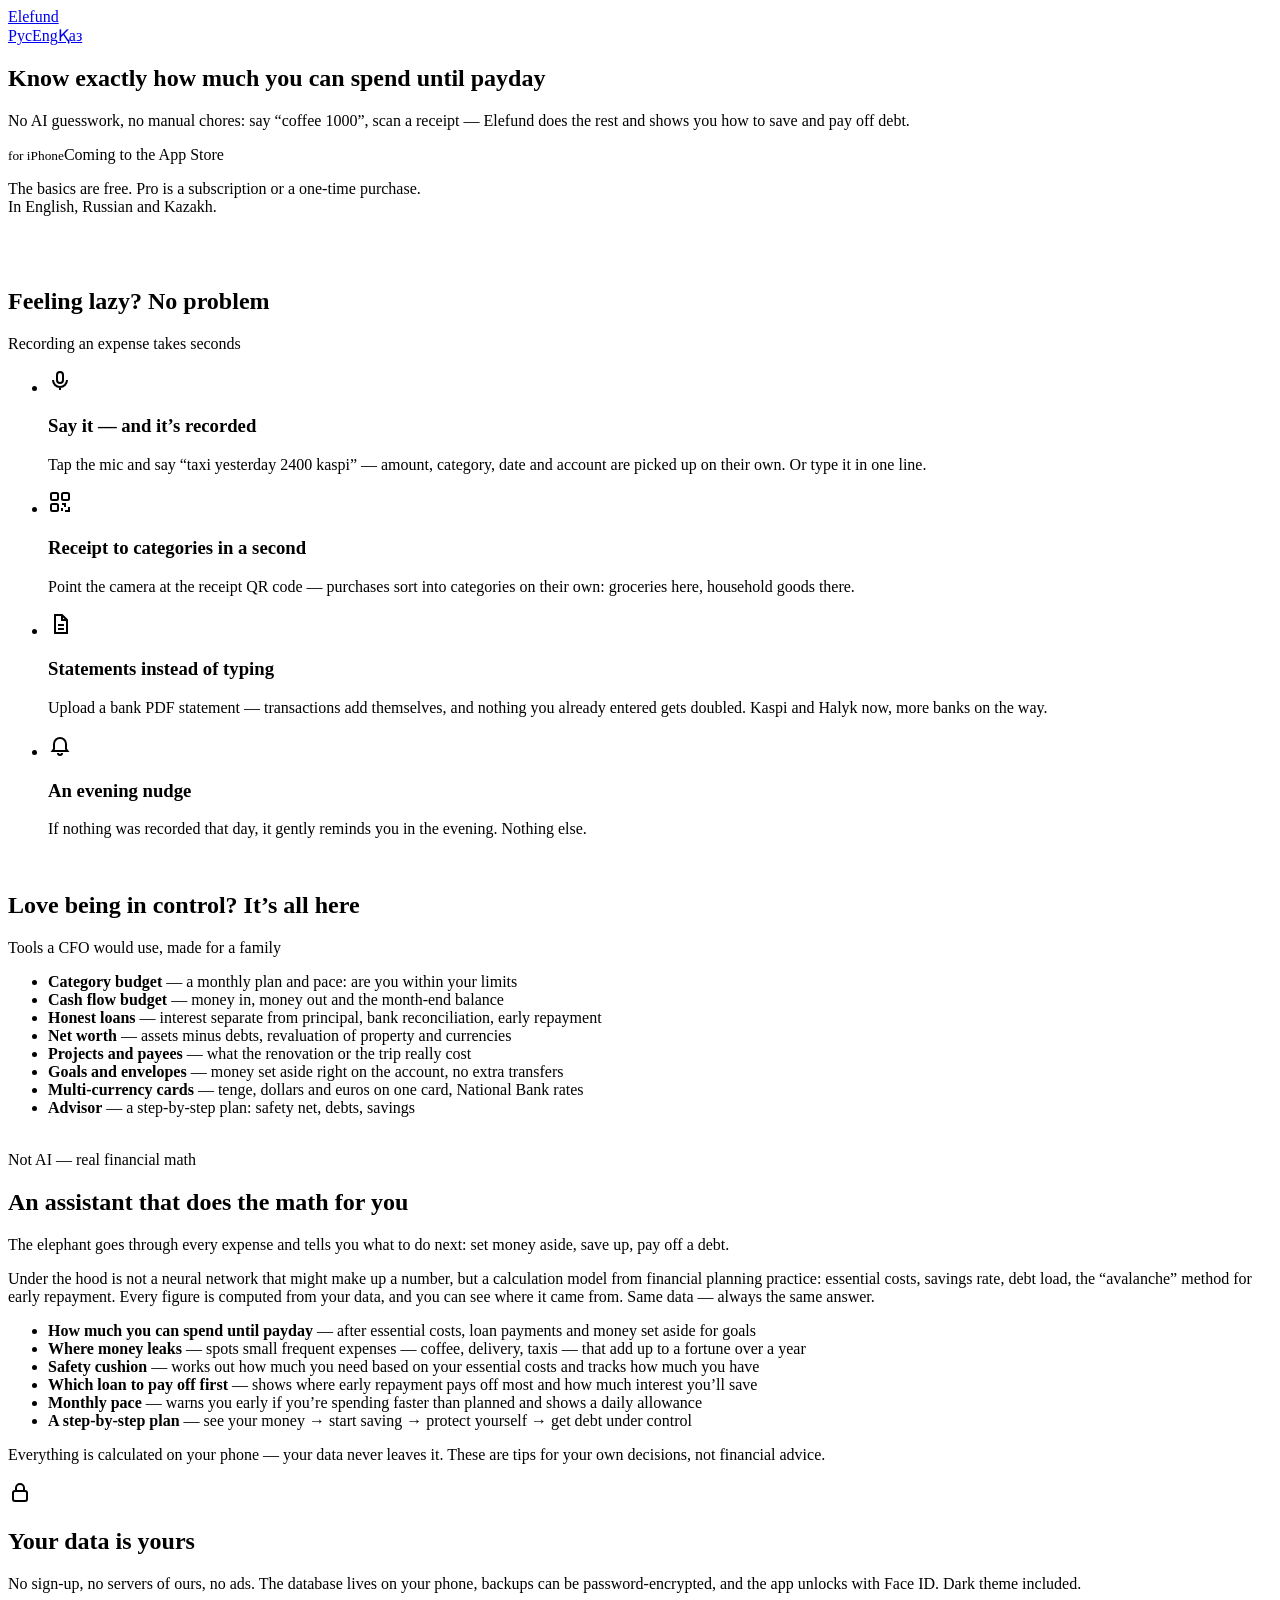
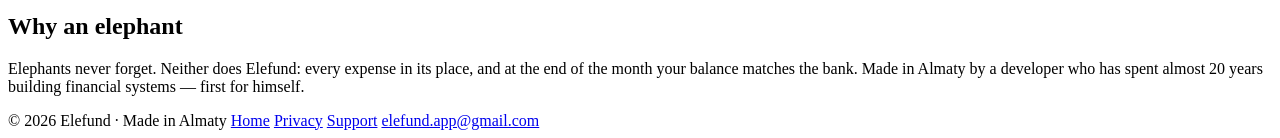
==== commit 2635f3bf: "Главная: заголовок «Точно знайте, сколько можно потратить до зарплаты» Co-Authored-By: Claude Opus 5" ====
--- a/en/index.html
+++ b/en/index.html
@@ -23,8 +23,8 @@
 </header>
 <section class="hero">
   <div>
-    <h1>Simple when you want it. Deep when you need it.</h1>
-    <p class="lead">Say “coffee 1000” — and it’s recorded. Need a cash flow budget, loans with interest and net worth? It’s all inside. Elefund is money tracking for iPhone.</p>
+    <h1>Know exactly how much you can spend until payday</h1>
+    <p class="lead">No AI guesswork, no manual chores: say “coffee 1000”, scan a receipt — Elefund does the rest and shows you how to save and pay off debt.</p>
     <span class="badge"><span><small>for iPhone</small>Coming to the App Store</span></span>
     <p class="note">The basics are free. Pro is a subscription or a one-time purchase.<br>In English, Russian and Kazakh.</p>
   </div>
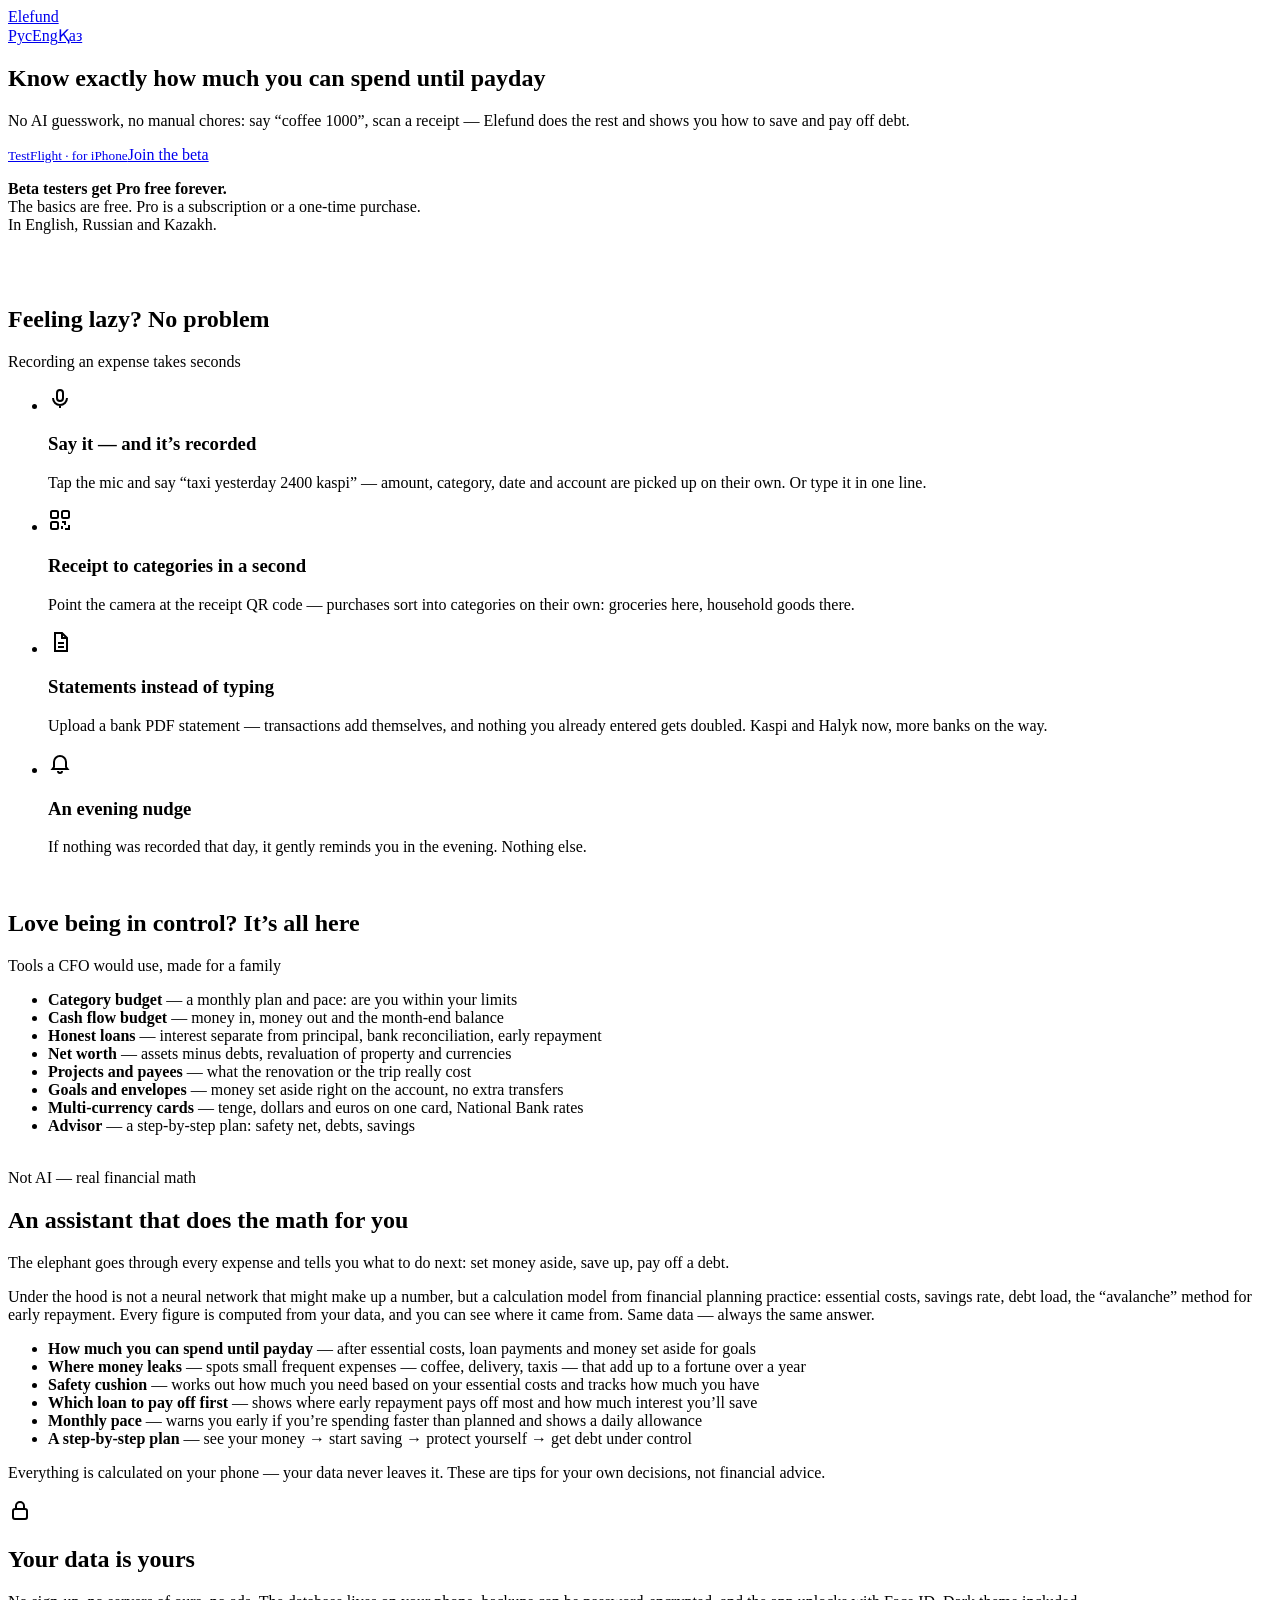
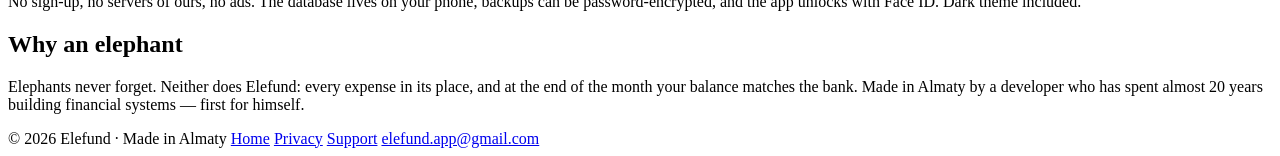
==== commit 2289fdee: "Кнопка «Стать тестером» со ссылкой на бету в TestFlight, вопрос про установку беты Co-Authored-By: C" ====
--- a/en/index.html
+++ b/en/index.html
@@ -25,8 +25,8 @@
   <div>
     <h1>Know exactly how much you can spend until payday</h1>
     <p class="lead">No AI guesswork, no manual chores: say “coffee 1000”, scan a receipt — Elefund does the rest and shows you how to save and pay off debt.</p>
-    <span class="badge"><span><small>for iPhone</small>Coming to the App Store</span></span>
-    <p class="note">The basics are free. Pro is a subscription or a one-time purchase.<br>In English, Russian and Kazakh.</p>
+    <a class="badge" href="https://testflight.apple.com/join/JZeBmddz"><span><small>TestFlight · for iPhone</small>Join the beta</span></a>
+    <p class="note"><b>Beta testers get Pro free forever.</b><br>The basics are free. Pro is a subscription or a one-time purchase.<br>In English, Russian and Kazakh.</p>
   </div>
   <img src="/elefund/assets/elephant-hero.png" alt="" width="380">
 </section>
